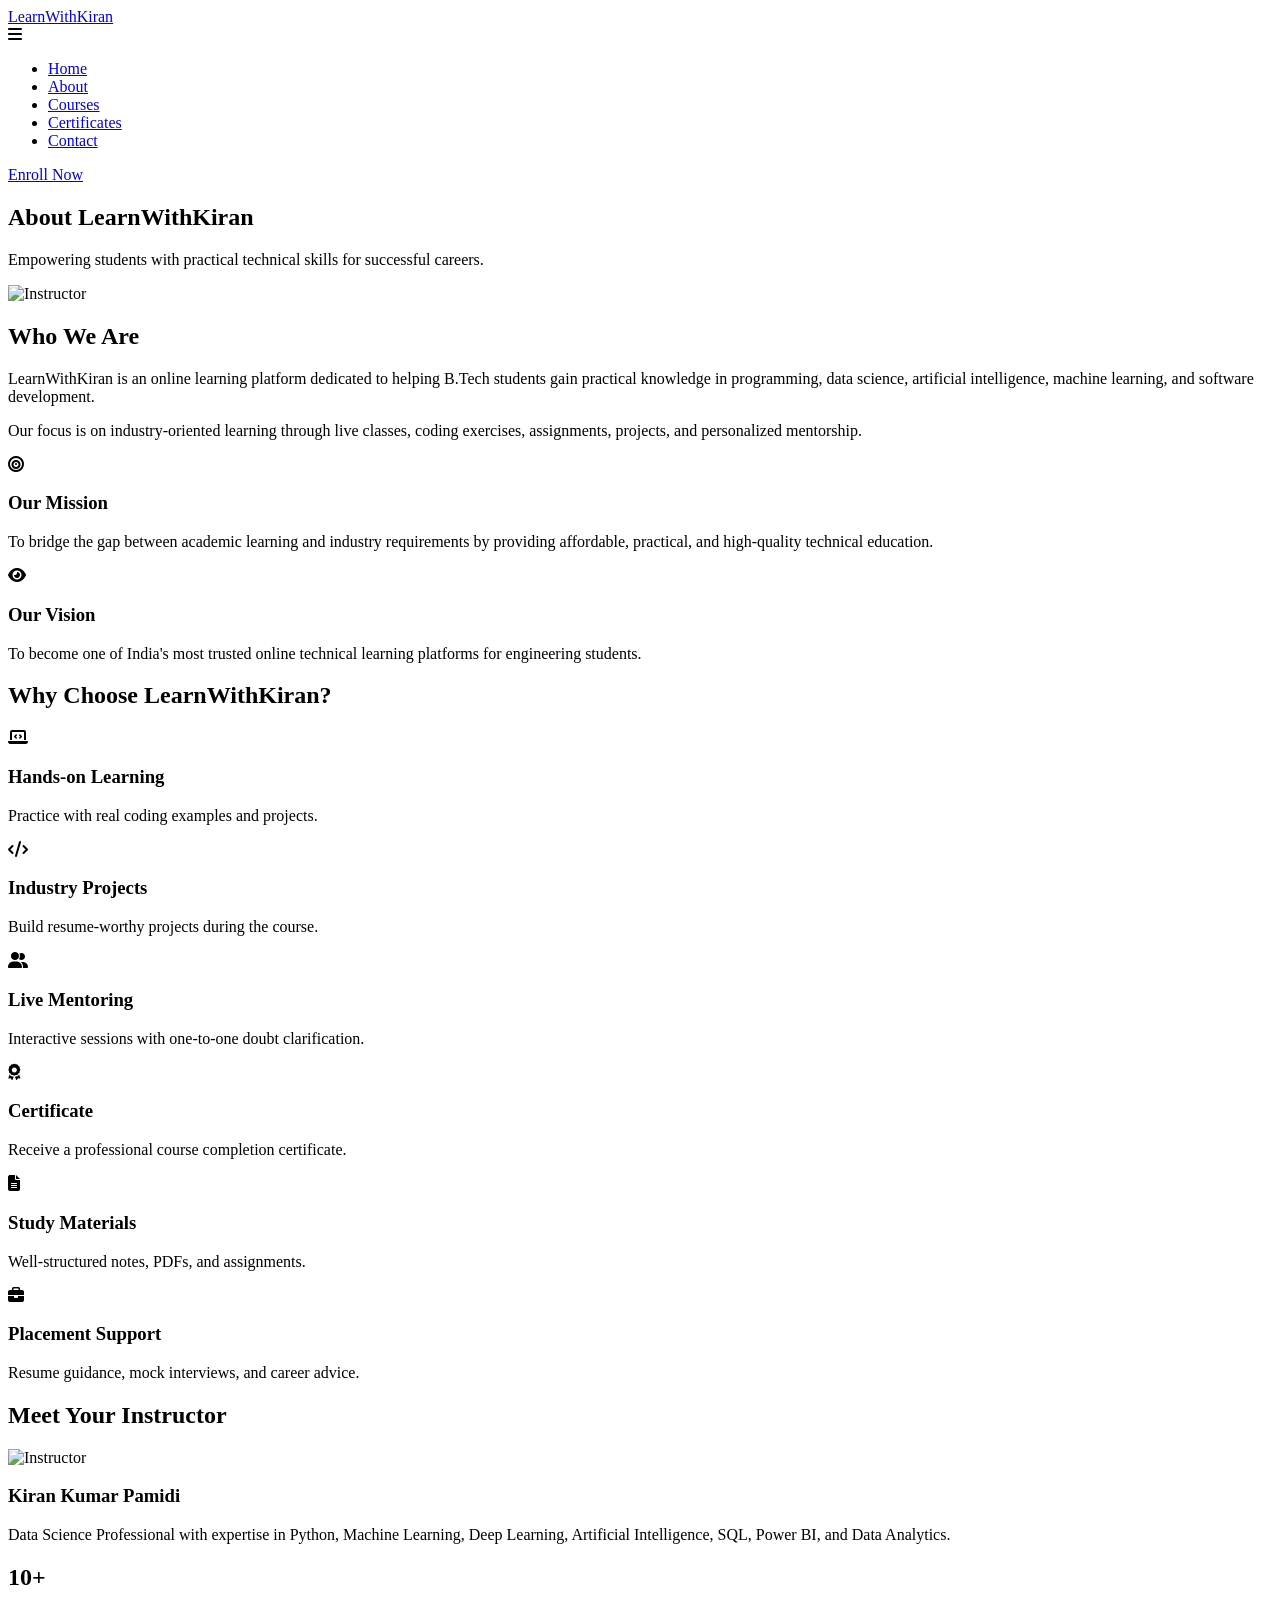
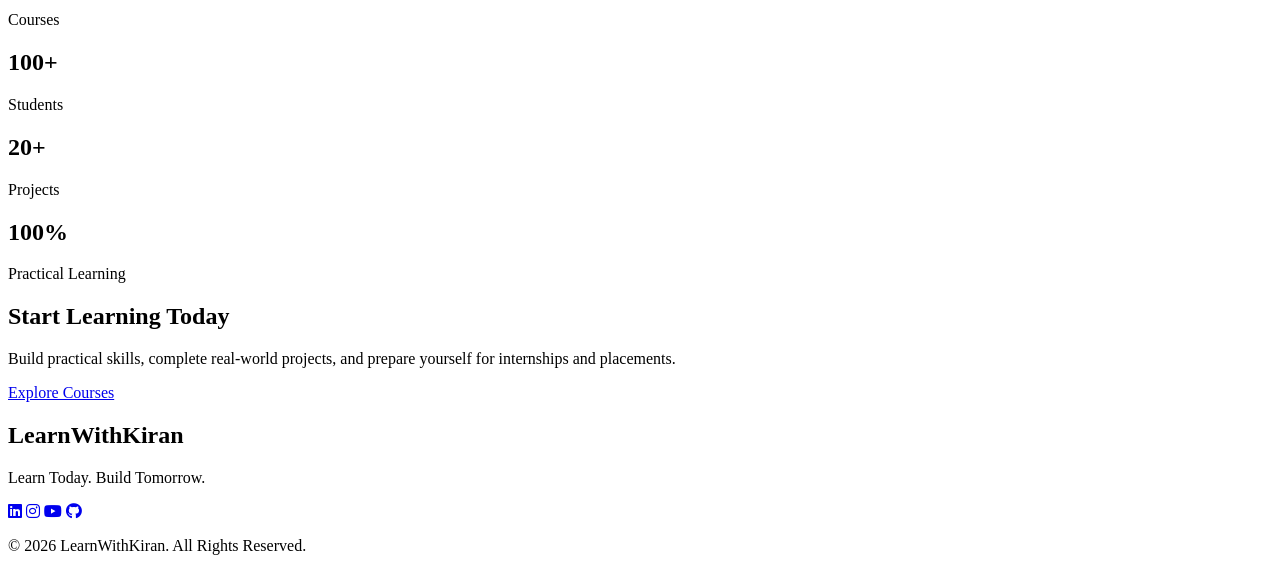
==== about.html @ 915c4695 "Add files via upload" ====
<!DOCTYPE html>
<html lang="en">

<head>

    <meta charset="UTF-8">
    <meta name="viewport" content="width=device-width, initial-scale=1.0">

    <title>About | LearnWithKiran</title>

    <meta name="description"
        content="Learn more about LearnWithKiran, our mission, vision, and instructor.">
    <!-- CSS -->
    <link rel="stylesheet" href="../css/style.css">
    <link rel="stylesheet" href="../css/responsive.css">
    <link rel="icon" type="image/png" href="../images/favicon.png">

    <!-- Google Fonts -->
    <link rel="preconnect" href="https://fonts.googleapis.com">
    <link rel="preconnect" href="https://fonts.gstatic.com" crossorigin>

    <link
        href="https://fonts.googleapis.com/css2?family=Poppins:wght@300;400;500;600;700;800&display=swap"
        rel="stylesheet">

    <!-- Font Awesome -->
    <link rel="stylesheet"
        href="https://cdnjs.cloudflare.com/ajax/libs/font-awesome/6.7.2/css/all.min.css">

</head>

<body>

    <!-- ================= HEADER ================= -->

    <header>

    <nav class="navbar">

        <!-- Logo -->
        <div class="logo">
            <a href="index.html">
                Learn<span>With</span>Kiran
            </a>
        </div>

        <!-- Mobile Menu Icon -->
        <div class="menu-toggle">
            <i class="fa-solid fa-bars"></i>
        </div>

        <!-- Navigation Links -->
        <ul class="nav-links">

            <li><a href="index.html" class="active">Home</a></li>

            <li><a href="about.html">About</a></li>

            <li><a href="courses.html">Courses</a></li>

            <li><a href="certificates.html">Certificates</a></li>

            <li><a href="contact.html">Contact</a></li>

        </ul>

        <!-- Enroll Button -->
        <a href="#" class="btn">Enroll Now</a>

    	</nav>

    </header>

    <!-- ================= PAGE HEADER ================= -->

    <section class="page-header">

        <h1>About LearnWithKiran</h1>

        <p>
            Empowering students with practical technical skills for successful careers.
        </p>

    </section>

    <!-- ================= ABOUT ================= -->

    <section class="about-section">

        <div class="about-image">

            <img src="images/instructor.jpg" alt="Instructor">

        </div>

        <div class="about-content">

            <h2>Who We Are</h2>

            <p>

                LearnWithKiran is an online learning platform dedicated to helping
                B.Tech students gain practical knowledge in programming, data science,
                artificial intelligence, machine learning, and software development.

            </p>

            <p>

                Our focus is on industry-oriented learning through live classes,
                coding exercises, assignments, projects, and personalized mentorship.

            </p>

        </div>

    </section>

    <!-- ================= MISSION & VISION ================= -->

    <section class="mission-vision">

        <div class="card">

            <i class="fa-solid fa-bullseye"></i>

            <h3>Our Mission</h3>

            <p>

                To bridge the gap between academic learning and industry requirements
                by providing affordable, practical, and high-quality technical education.

            </p>

        </div>

        <div class="card">

            <i class="fa-solid fa-eye"></i>

            <h3>Our Vision</h3>

            <p>

                To become one of India's most trusted online technical learning
                platforms for engineering students.

            </p>

        </div>

    </section>

    <!-- ================= WHY CHOOSE US ================= -->

    <section class="why-us">

        <h2>Why Choose LearnWithKiran?</h2>

        <div class="features-grid">

            <div class="feature-box">

                <i class="fa-solid fa-laptop-code"></i>

                <h3>Hands-on Learning</h3>

                <p>Practice with real coding examples and projects.</p>

            </div>

            <div class="feature-box">

                <i class="fa-solid fa-code"></i>

                <h3>Industry Projects</h3>

                <p>Build resume-worthy projects during the course.</p>

            </div>

            <div class="feature-box">

                <i class="fa-solid fa-user-group"></i>

                <h3>Live Mentoring</h3>

                <p>Interactive sessions with one-to-one doubt clarification.</p>

            </div>

            <div class="feature-box">

                <i class="fa-solid fa-award"></i>

                <h3>Certificate</h3>

                <p>Receive a professional course completion certificate.</p>

            </div>

            <div class="feature-box">

                <i class="fa-solid fa-file-lines"></i>

                <h3>Study Materials</h3>

                <p>Well-structured notes, PDFs, and assignments.</p>

            </div>

            <div class="feature-box">

                <i class="fa-solid fa-briefcase"></i>

                <h3>Placement Support</h3>

                <p>Resume guidance, mock interviews, and career advice.</p>

            </div>

        </div>

    </section>

    <!-- ================= INSTRUCTOR ================= -->

    <section class="instructor">

        <h2>Meet Your Instructor</h2>

        <div class="instructor-card">

            <img src="images/instructor.jpg" alt="Instructor">

            <h3>Kiran Kumar Pamidi</h3>

            <p>

                Data Science Professional with expertise in Python,
                Machine Learning, Deep Learning, Artificial Intelligence,
                SQL, Power BI, and Data Analytics.

            </p>

        </div>

    </section>

    <!-- ================= STATS ================= -->

    <section class="stats">

        <div class="stat-box">

            <h2>10+</h2>

            <p>Courses</p>

        </div>

        <div class="stat-box">

            <h2>100+</h2>

            <p>Students</p>

        </div>

        <div class="stat-box">

            <h2>20+</h2>

            <p>Projects</p>

        </div>

        <div class="stat-box">

            <h2>100%</h2>

            <p>Practical Learning</p>

        </div>

    </section>

    <!-- ================= CTA ================= -->

    <section class="cta">

        <h2>Start Learning Today</h2>

        <p>

            Build practical skills, complete real-world projects,
            and prepare yourself for internships and placements.

        </p>

        <a href="courses.html" class="btn">

            Explore Courses

        </a>

    </section>

    <!-- ================= FOOTER ================= -->

    <footer>

        <div class="footer-content">

            <h2>LearnWithKiran</h2>

            <p>

                Learn Today. Build Tomorrow.

            </p>

            <div class="social-icons">

                <a href="#"><i class="fab fa-linkedin"></i></a>

                <a href="#"><i class="fab fa-instagram"></i></a>

                <a href="#"><i class="fab fa-youtube"></i></a>

                <a href="#"><i class="fab fa-github"></i></a>

            </div>

            <p>

                © 2026 LearnWithKiran. All Rights Reserved.

            </p>

        </div>

    </footer>

    <script src="js/script.js"></script>
    <script src="../js/script.js"></script>

</body>

</html>
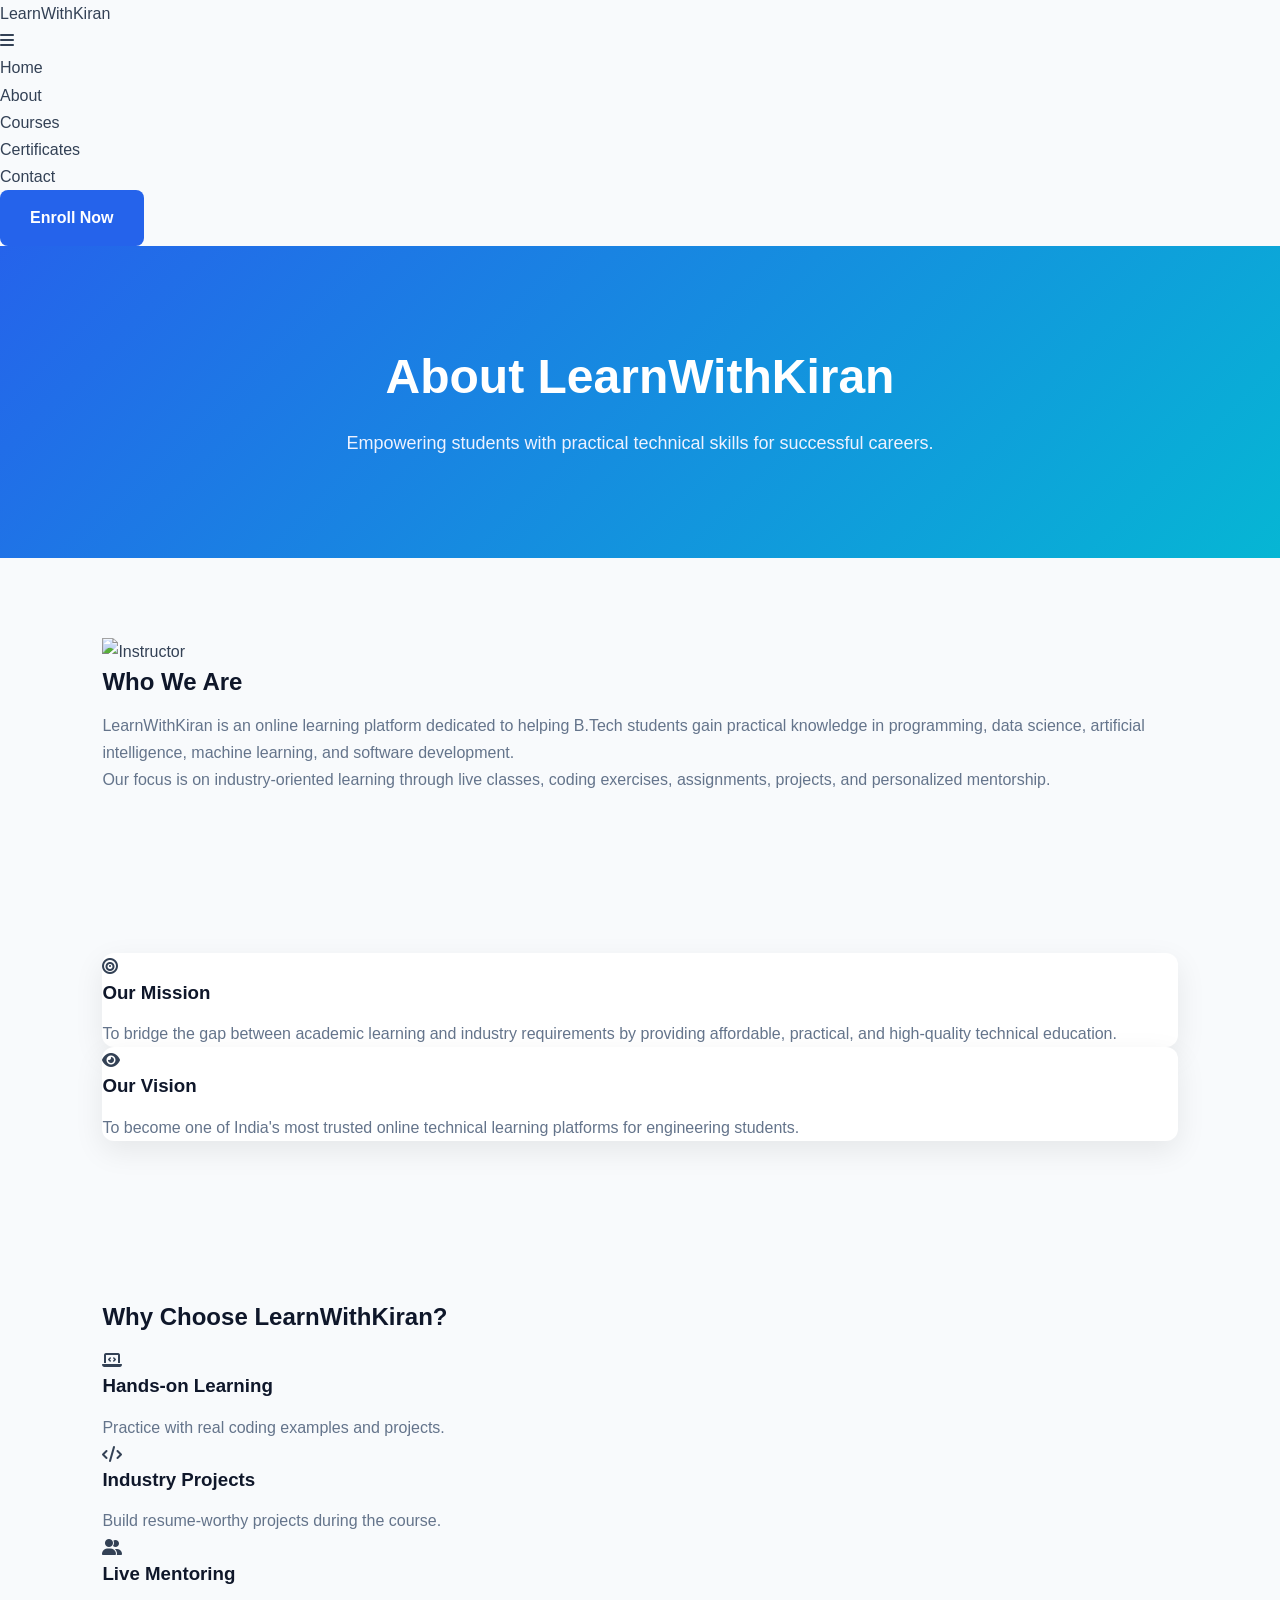
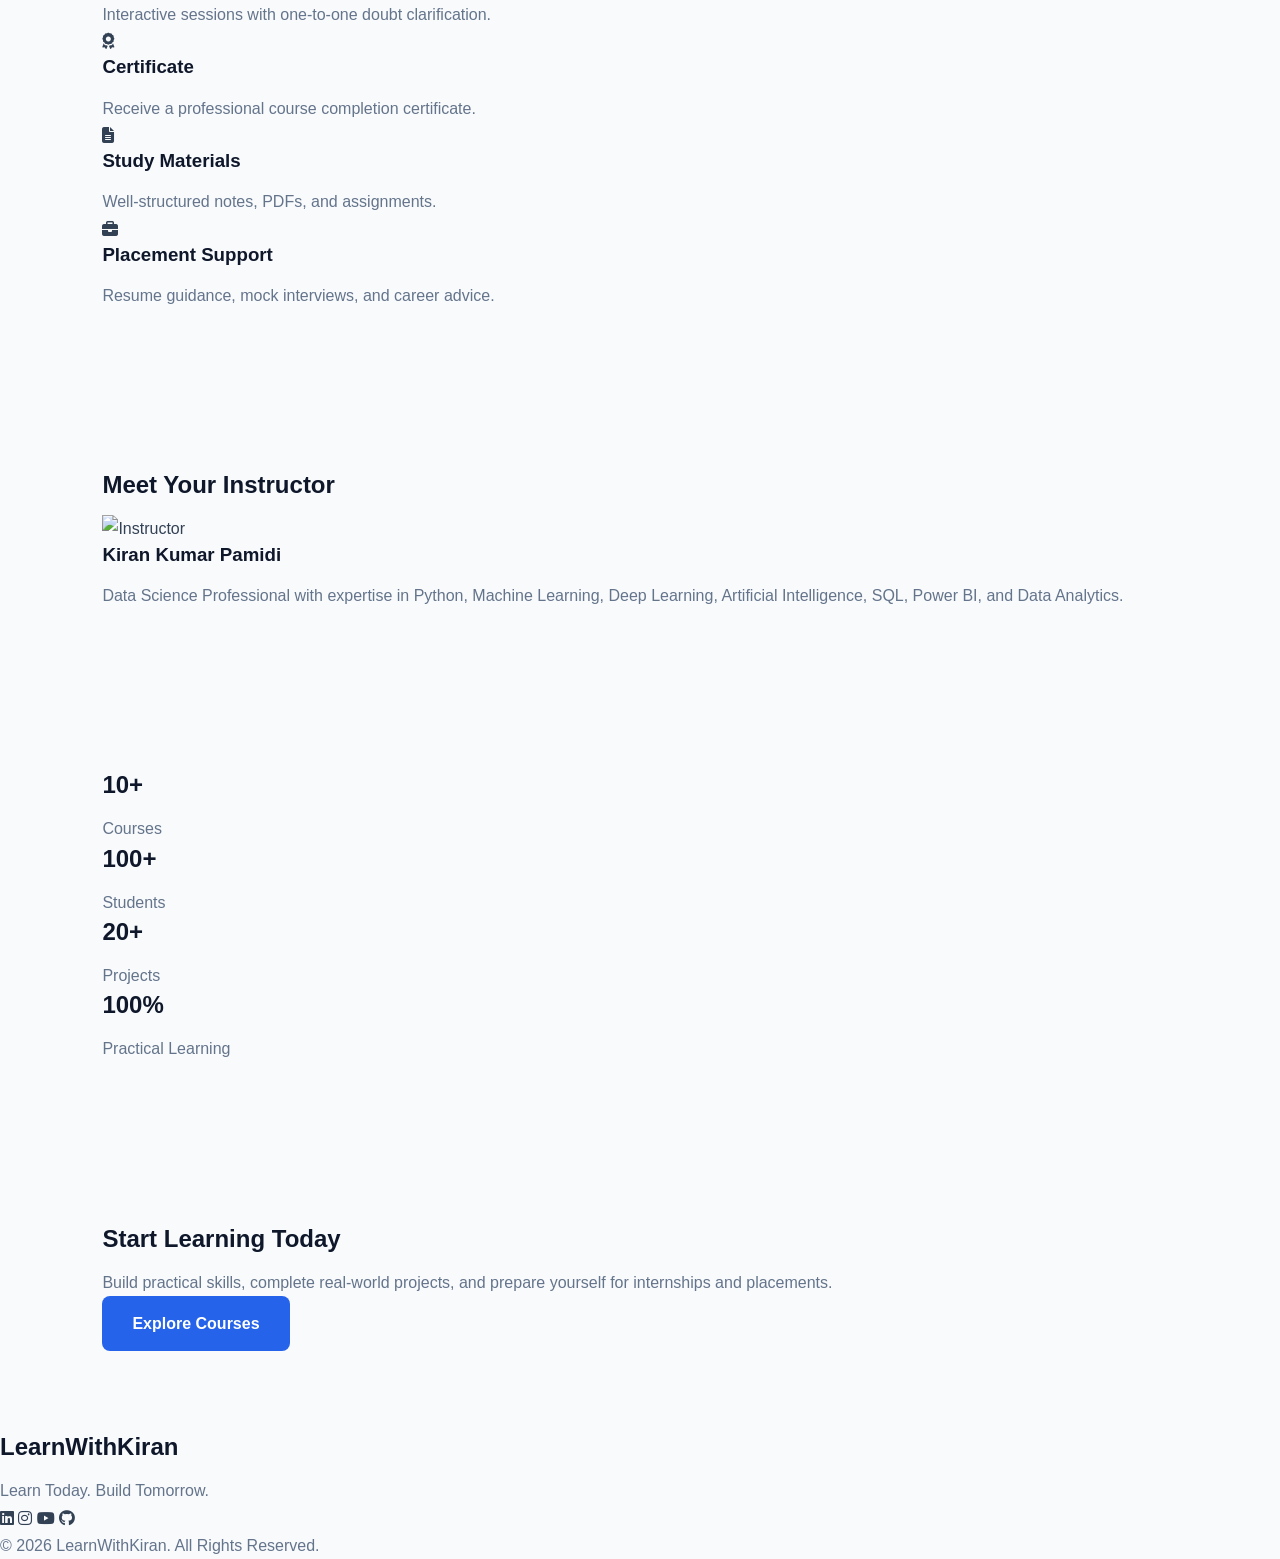
==== commit 1625f3c9: "Add files via upload" ====
--- a/about.html
+++ b/about.html
@@ -11,8 +11,8 @@
     <meta name="description"
         content="Learn more about LearnWithKiran, our mission, vision, and instructor.">
     <!-- CSS -->
-    <link rel="stylesheet" href="../css/style.css">
-    <link rel="stylesheet" href="../css/responsive.css">
+    <link rel="stylesheet" href="style.css">
+    <link rel="stylesheet" href="responsive.css">
     <link rel="icon" type="image/png" href="../images/favicon.png">
 
     <!-- Google Fonts -->
@@ -343,8 +343,7 @@
 
     </footer>
 
-    <script src="js/script.js"></script>
-    <script src="../js/script.js"></script>
+    <script src="script.js"></script>
 
 </body>
 
--- a/style.css
+++ b/style.css
@@ -0,0 +1,329 @@
+/* =====================================================
+   LearnWithKiran
+   Global Styles
+===================================================== */
+
+/* Google Font */
+@import url('https://fonts.googleapis.com/css2?family=Poppins:wght@300;400;500;600;700;800&display=swap');
+
+/* CSS Variables */
+
+:root{
+
+    --primary:#2563eb;
+    --primary-dark:#1d4ed8;
+    --secondary:#06b6d4;
+
+    --dark:#0f172a;
+    --text:#334155;
+    --light:#64748b;
+
+    --background:#f8fafc;
+    --white:#ffffff;
+
+    --success:#22c55e;
+    --danger:#ef4444;
+    --warning:#f59e0b;
+
+    --shadow:0 10px 30px rgba(0,0,0,.08);
+
+    --radius:12px;
+
+    --transition:.3s ease;
+
+}
+
+/* Reset */
+
+*{
+
+    margin:0;
+    padding:0;
+    box-sizing:border-box;
+
+}
+
+/* Smooth Scroll */
+
+html{
+
+    scroll-behavior:smooth;
+
+}
+
+/* Body */
+
+body{
+
+    font-family:'Poppins',sans-serif;
+
+    background:var(--background);
+
+    color:var(--text);
+
+    line-height:1.7;
+
+}
+
+/* Images */
+
+img{
+
+    max-width:100%;
+
+    display:block;
+
+}
+
+/* Links */
+
+a{
+
+    text-decoration:none;
+
+    color:inherit;
+
+}
+
+/* Lists */
+
+ul{
+
+    list-style:none;
+
+}
+
+/* Buttons */
+
+button{
+
+    font-family:'Poppins',sans-serif;
+
+    cursor:pointer;
+
+    border:none;
+
+}
+
+/* Inputs */
+
+input,
+textarea,
+select{
+
+    font-family:'Poppins',sans-serif;
+
+    outline:none;
+
+}
+
+/* Common Container */
+
+.container{
+
+    width:90%;
+
+    max-width:1200px;
+
+    margin:auto;
+
+}
+
+/* Sections */
+
+section{
+
+    padding:80px 8%;
+
+}
+
+/* Section Title */
+
+.section-title{
+
+    text-align:center;
+
+    margin-bottom:60px;
+
+}
+
+.section-title h2{
+
+    font-size:40px;
+
+    color:var(--dark);
+
+    margin-bottom:15px;
+
+}
+
+.section-title p{
+
+    color:var(--light);
+
+    max-width:700px;
+
+    margin:auto;
+
+}
+
+/* Main Button */
+
+.btn{
+
+    display:inline-block;
+
+    padding:14px 30px;
+
+    background:var(--primary);
+
+    color:#fff;
+
+    border-radius:8px;
+
+    font-weight:600;
+
+    transition:var(--transition);
+
+}
+
+.btn:hover{
+
+    background:var(--primary-dark);
+
+    transform:translateY(-3px);
+
+}
+
+/* Outline Button */
+
+.btn-outline{
+
+    display:inline-block;
+
+    padding:14px 30px;
+
+    border:2px solid var(--primary);
+
+    color:var(--primary);
+
+    border-radius:8px;
+
+    transition:var(--transition);
+
+    font-weight:600;
+
+}
+
+.btn-outline:hover{
+
+    background:var(--primary);
+
+    color:#fff;
+
+}
+
+/* Cards */
+
+.card{
+
+    background:#fff;
+
+    border-radius:var(--radius);
+
+    box-shadow:var(--shadow);
+
+}
+
+/* Headings */
+
+h1,
+h2,
+h3,
+h4,
+h5,
+h6{
+
+    color:var(--dark);
+
+    line-height:1.3;
+
+    margin-bottom:15px;
+
+}
+
+/* Paragraph */
+
+p{
+
+    color:var(--light);
+
+}
+
+/* Utility Classes */
+
+.text-center{
+
+    text-align:center;
+
+}
+
+.mt-20{
+
+    margin-top:20px;
+
+}
+
+.mt-40{
+
+    margin-top:40px;
+
+}
+
+.mb-20{
+
+    margin-bottom:20px;
+
+}
+
+.mb-40{
+
+    margin-bottom:40px;
+
+}
+
+/* Page Header */
+
+.page-header{
+
+    background:linear-gradient(135deg,#2563eb,#06b6d4);
+
+    color:#fff;
+
+    text-align:center;
+
+    padding:100px 20px;
+
+}
+
+.page-header h1{
+
+    color:#fff;
+
+    font-size:48px;
+
+    margin-bottom:20px;
+
+}
+
+.page-header p{
+
+    color:#eef2ff;
+
+    max-width:700px;
+
+    margin:auto;
+
+    font-size:18px;
+
+}
--- a/responsive.css
+++ b/responsive.css
@@ -0,0 +1,265 @@
+/* ==========================================
+   LearnWithKiran - Responsive CSS
+========================================== */
+
+/* Large Devices (1200px and below) */
+@media (max-width:1200px){
+
+    .container{
+        width:95%;
+    }
+
+    .hero{
+        padding:60px 5%;
+    }
+
+}
+
+/* Tablets (992px and below) */
+@media (max-width:992px){
+
+    .navbar{
+        padding:15px 5%;
+    }
+
+    .hero{
+
+        flex-direction:column-reverse;
+        text-align:center;
+        gap:40px;
+
+    }
+
+    .hero-content,
+    .hero-image{
+
+        width:100%;
+
+    }
+
+    .hero-content h1{
+
+        font-size:42px;
+
+    }
+
+    .hero-buttons{
+
+        justify-content:center;
+
+    }
+
+    .hero-stats{
+
+        justify-content:center;
+        flex-wrap:wrap;
+
+    }
+
+    .feature-container,
+    .courses-section,
+    .features-grid,
+    .details-grid{
+
+        grid-template-columns:repeat(2,1fr);
+
+    }
+
+    .about-section,
+    .contact-section,
+    .certificate-section{
+
+        flex-direction:column;
+
+    }
+
+}
+
+/* Mobile (768px and below) */
+
+@media (max-width:768px){
+
+    .menu-toggle{
+
+        display:block;
+
+    }
+
+    .navbar{
+
+        flex-wrap:wrap;
+
+    }
+
+    .nav-links{
+
+        display:none;
+        flex-direction:column;
+        width:100%;
+        background:#fff;
+        margin-top:15px;
+        padding:20px 0;
+        text-align:center;
+        border-top:1px solid #eee;
+
+    }
+
+    .nav-links.active{
+
+        display:flex;
+
+    }
+
+    .navbar .btn{
+
+        display:none;
+
+    }
+
+    .hero{
+
+        padding:50px 20px;
+
+    }
+
+    .hero-content h1{
+
+        font-size:34px;
+
+    }
+
+    .hero-content p{
+
+        font-size:16px;
+
+    }
+
+    .hero-buttons{
+
+        flex-direction:column;
+        gap:15px;
+
+    }
+
+    .btn,
+    .btn-outline{
+
+        width:100%;
+        text-align:center;
+
+    }
+
+    .page-header{
+
+        padding:70px 20px;
+
+    }
+
+    .page-header h1{
+
+        font-size:34px;
+
+    }
+
+    .section-title h2{
+
+        font-size:30px;
+
+    }
+
+    .feature-container,
+    .courses-section,
+    .features-grid,
+    .details-grid{
+
+        grid-template-columns:1fr;
+
+    }
+
+    .hero-stats{
+
+        gap:20px;
+
+    }
+
+    .footer-content{
+
+        text-align:center;
+
+    }
+
+}
+
+/* Small Mobile (576px and below) */
+
+@media (max-width:576px){
+
+    section{
+
+        padding:50px 15px;
+
+    }
+
+    .hero-content h1{
+
+        font-size:28px;
+
+    }
+
+    .page-header h1{
+
+        font-size:28px;
+
+    }
+
+    .course-card,
+    .feature-card,
+    .card,
+    .faq-card,
+    .detail-card{
+
+        padding:20px;
+
+    }
+
+    .contact-form input,
+    .contact-form textarea{
+
+        font-size:14px;
+
+    }
+
+    iframe{
+
+        height:250px;
+
+    }
+
+}
+
+/* Very Small Devices */
+
+@media (max-width:400px){
+
+    .logo a{
+
+        font-size:22px;
+
+    }
+
+    .hero-content h1{
+
+        font-size:24px;
+
+    }
+
+    .btn,
+    .btn-outline{
+
+        padding:12px 20px;
+
+        font-size:14px;
+
+    }
+
+}
